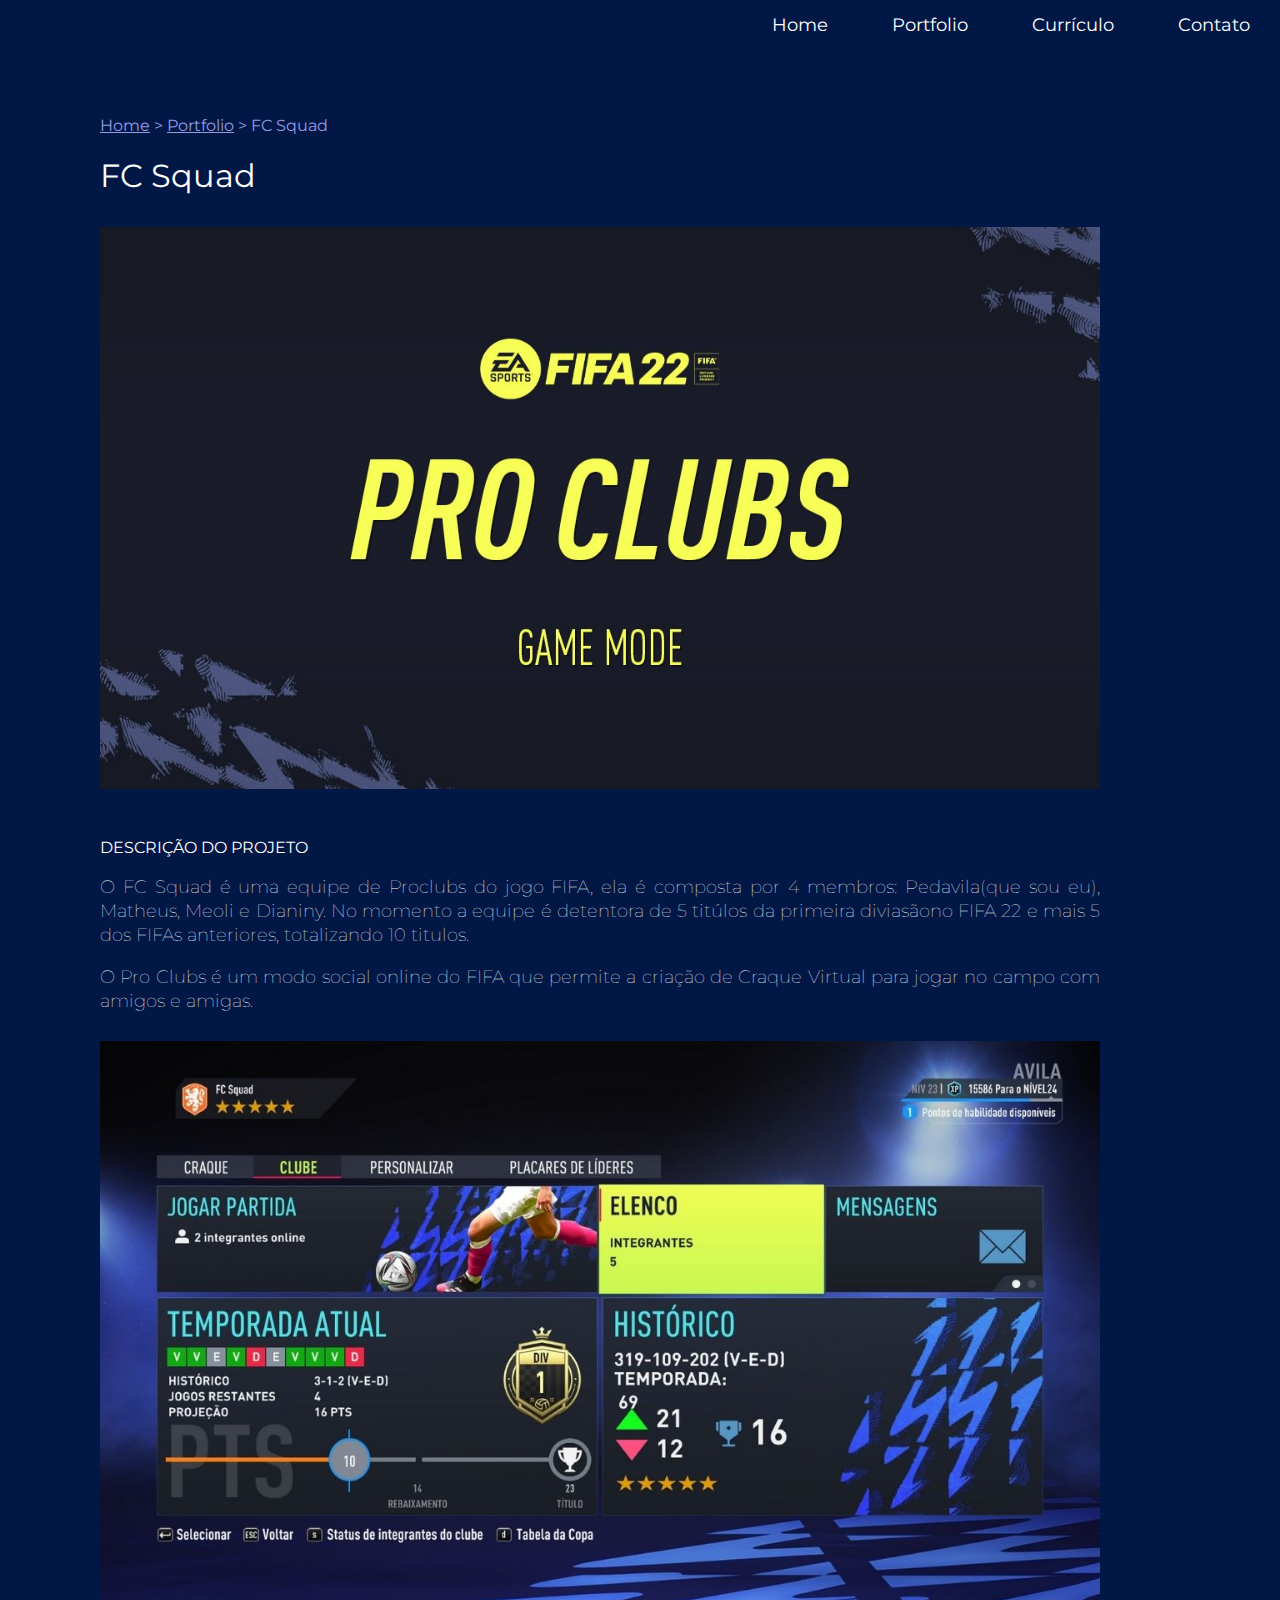
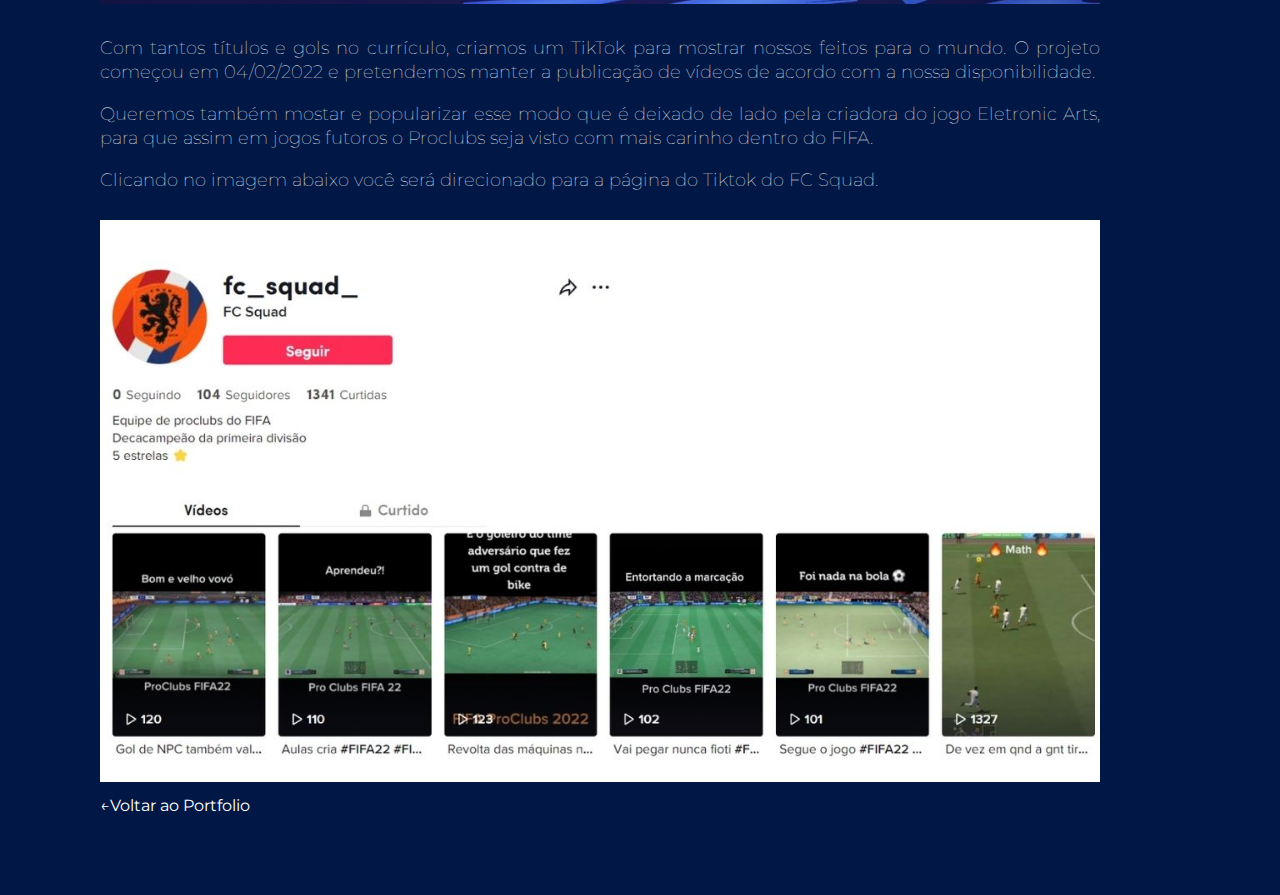
==== fcsquad.html @ ff571300 "portfolio" ====
<!DOCTYPE html>

<html>

	<head>
		<title>FC Squad - Pedro Ávila</title>

		<meta charset="utf-8">
		<link rel="stylesheet" href="css/styles.css">
		<link href="https://fonts.googleapis.com/css2?family=Montserrat:wght@100;200;400&display=swap" rel="stylesheet">
		<script type="text/javascript" src="js/scripts.js"></script>
		<meta name="viewport" content="width-device-width, inital-scale-1.0">


	</head>


	<body>
			<div id="navigation" class="navigation">
				<ul>
					<li><a href="index.html">Home</a></li>
					<li><a href="portfolio.html">Portfolio</a></li>
					<li><a href="curriculo.html">Currículo</a></li>
					<li><a href="contato.html">Contato</a></li>
					<li id="threeline-icon"class="threeline-icon" onclick="openNav()">&#9776;</li>
				</ul>
			</div>
			
						
			<div class="main">
				
				
				<ul class="caminho">
					<li><a href="index.html">Home</a></li>
					<li>></li>
					<li><a href="portfolio.html">Portfolio</a></li>
					<li>></li>
					<li>FC Squad</li>
				</ul>

				<h1>FC Squad</h1>

				<img class="foto-trabalho" src="img/trabalhos/fifa-22-pro-clubs.jpg" alt="Várias utilizações do logo">

				<h2>Descrição do projeto</h2>
				<p>O FC Squad é uma equipe de Proclubs do jogo FIFA, ela é composta por 4 membros: Pedavila(que sou eu), Matheus, Meoli e Dianiny. No momento a equipe é detentora de 5 titúlos da primeira diviasãono FIFA 22 e mais 5 dos FIFAs anteriores, totalizando 10 titulos.</p>
				<p>O Pro Clubs é um modo social online do FIFA que permite a criação de Craque Virtual para jogar no campo com amigos e amigas. </p>

				<img class="foto-trabalho" src="img/trabalhos/tela-proclubs.jpg" alt="Tela do Proclubs">

				<p>Com tantos títulos e gols no currículo, criamos um TikTok para mostrar nossos feitos para o mundo. O projeto começou em 04/02/2022 e pretendemos manter a publicação de vídeos de acordo com a nossa disponibilidade.
				<p>Queremos também mostar e popularizar esse modo que é deixado de lado pela criadora do jogo Eletronic Arts, para que assim em jogos futoros o Proclubs seja visto com mais carinho dentro do FIFA.</p>
				<p>Clicando no imagem abaixo você será direcionado para a página do Tiktok do FC Squad.</p>
				<a href="https://www.tiktok.com/@fc_squad_"target="_blank"><img class="foto-trabalho" src="img/trabalhos/tela-tiktok.jpg" alt="Tela do Tiktok do FC Squad">



				
					
				
				<br>
				<a class="back-link" href="portfolio.html">&larr;Voltar ao Portfolio<a>

			</div>	

			

	</body>

</html>
---- css/styles.css ----
html, body{
	margin: 0px;
	padding: 0px;

}
body{
	background-color: #011847;
	color: white;
	font-family: 'Montserrat', sans-serif;
}

.navigation{
	background-color: #011847;
	color: #969AE1;
	height: 50px;

	animation-name:navegacao;
	animation-duration:4s;
}
.navigation ul{
	margin-top: 0px;
	list-style: none;
	padding-left: 0px;
	text-align: right;
}

.navigation li{
	display: inline-block;
	padding-left: 30px;
	padding-right: 30px; 
	line-height: 50px;
	font-size: 18px;
	font-weight: 100px;

}
.navigation a{
	color: white;
	text-decoration: none;
}

.navigation a:hover{
	color: #969AE1;
}

.navigation li.threeline-icon{
	display: none;

}

.navigation li.threeline-icon:hover{
	cursor: pointer;
	color: #969AE1;

}



.capa{
	color: white;
}

.capa span{
	color: #969AE1;
	display: block;

}

.capa div{
	display: inline-block;
	height: 650px;
}

.profile-pic{
	width: 40%;
	text-align: center;

	animation-name:profile-capa;
	animation-duration:2s;

}
.profile-pic img{
	width: 350px;
	border-radius: 350px;
	margin-top: 100px;
}
.profile-title{
	vertical-align: top;
	width: 59%;

	animation-name:titulo-capa;
	animation-duration:2s;
}

.profile-title h1{
	font-size: 58px;
	margin-top: 200px;
	text-transform: uppercase;
	line-height: 60px;
}

.profile-title h2{
	font-size: 16px;
	font-weight: 100px;
	margin-top: -25px;
	font-weight: normal;
}

.main{
	padding-top: 50px;
	padding-right: 180px;
	padding-bottom: 80px;
	padding-left: 100px;

	animation-name:conteudo;
	animation-duration:2s;
}
.cv-pic{
	float: right;
	width: 350px;

}

.main h1{
	font-weight: normal;
}

.main h2{
	font-weight: normal;
	font-size: 16px;
	text-transform: uppercase;
	margin-top: 35px;
}

.main h3{
	font-size: 12px;
	text-transform: uppercase;
	color: #969AE1;
}

.main p{
	color: white;
	font-size: 18px;
	font-weight: 100;
	line-height: 24px;
	text-align: justify;
}

.caminho {
	list-style: none;
	padding-left: 0px;
	color: #969AE1;
}

.caminho li{
	display: inline-block;
}

.caminho a{
	color:#969AE1;
}

.social-img{
	width: 40px;
	margin-right: 10px;
}

.miniatura{
	width: 320px;
	height: 320px;
	display: inline-block;
	margin-right: 20px;
	margin-bottom: 20px;
	overflow: hidden;
}

.miniatura a{
	text-decoration: none;
}

.blackbox{
	width: 100%;
	height: 100%;
	background-color: black;
	opacity: 0;
	padding-top: 120px;
	transition:1s;

}

.blackbox:hover{
	opacity: 0.7;
	transition:1s;
}

.blackbox-text{
	text-align: center;

}

.blackbox-text h1{
	font-size: 18px;
	color: #969AE1;
	text-transform: uppercase;
	margin-top: 0px;
	font-weight: 400;

}

.blackbox-text h2{
	font-size: 16px;
	color: white;
	text-transform: none;
	font-weight: 100;
	margin-top: 0;
}

.foto-trabalho{
	width: 100%;
	margin-bottom: 10px;
	margin-top: 10px;
}


.back-link{
	color: white;
	text-decoration: none;
}

.back-link:hover{
	color: #969AE1;
}

@keyframes profile-capa{
	0% {opacity:0; transform: translate(0px, 40px)}
	100%{opacity:1; transform: translate(0px, 0px)}

}

@keyframes titulo-capa{
	0% {opacity:0; transform: translate(0px, -40px)}
	100%{opacity:1; transform: translate(0px, 0px)}

}

@keyframes navegacao{
	0% {opacity:0;}
	50%{opacity: 0;}
	100%{opacity:1;}

}

@keyframes conteudo{
	0% {opacity:0; transform: translate(-20px, 0px)}
	100%{opacity:1; transform: translate(0px, 0px)}

}



@media(max-width: 1000px){

.navigation li{
	display: none;
}

.navigation li.threeline-icon{
	display: inline-block;
}

.capa div{
	display: block;
	height: auto;
}

.profile-pic{
	width: 100%;
	
}
.profile-pic img{
	margin-top: 20px;
	max-width: 80%;

}

.profile-title{
	width: 100%;
	text-align: center;

}

.profile-title h1{
	margin-top: 30px;
	font-size: 40px;
	margin-left: 20px;
	margin-right: 20px;

}

.profile-title h2{
	margin-top: 10px;
	margin-left: 20px;
	margin-right: 20px;

}

.main{
	padding-top: 10px;
	padding-right: 5%;
	padding-bottom: 40px;
	padding-left: 5%;

}
.main p{
	text-align: left; 
	line-height: 30px;

}

.caminho li{
	font-size: 14px;
}
 .cv-pic{
 	float: none;
 	max-width: 100%;
 	margin-right: 0px;

 }

 .miniatura{
 	max-width: 100%;
 	background-size: auto 100%;

 }

 .blackbox{
 	opacity: 0.8;
 }

 .menujs{
 	height: auto;

 }

 .menujs ul{
 	height: auto;
 	text-align: center;
 	padding-right: 15%;
 	padding-left: 15%

 }

 .menujs li{
 	display: block;
 	border-bottom: solid #969AE1 1px;
 	

 }


}
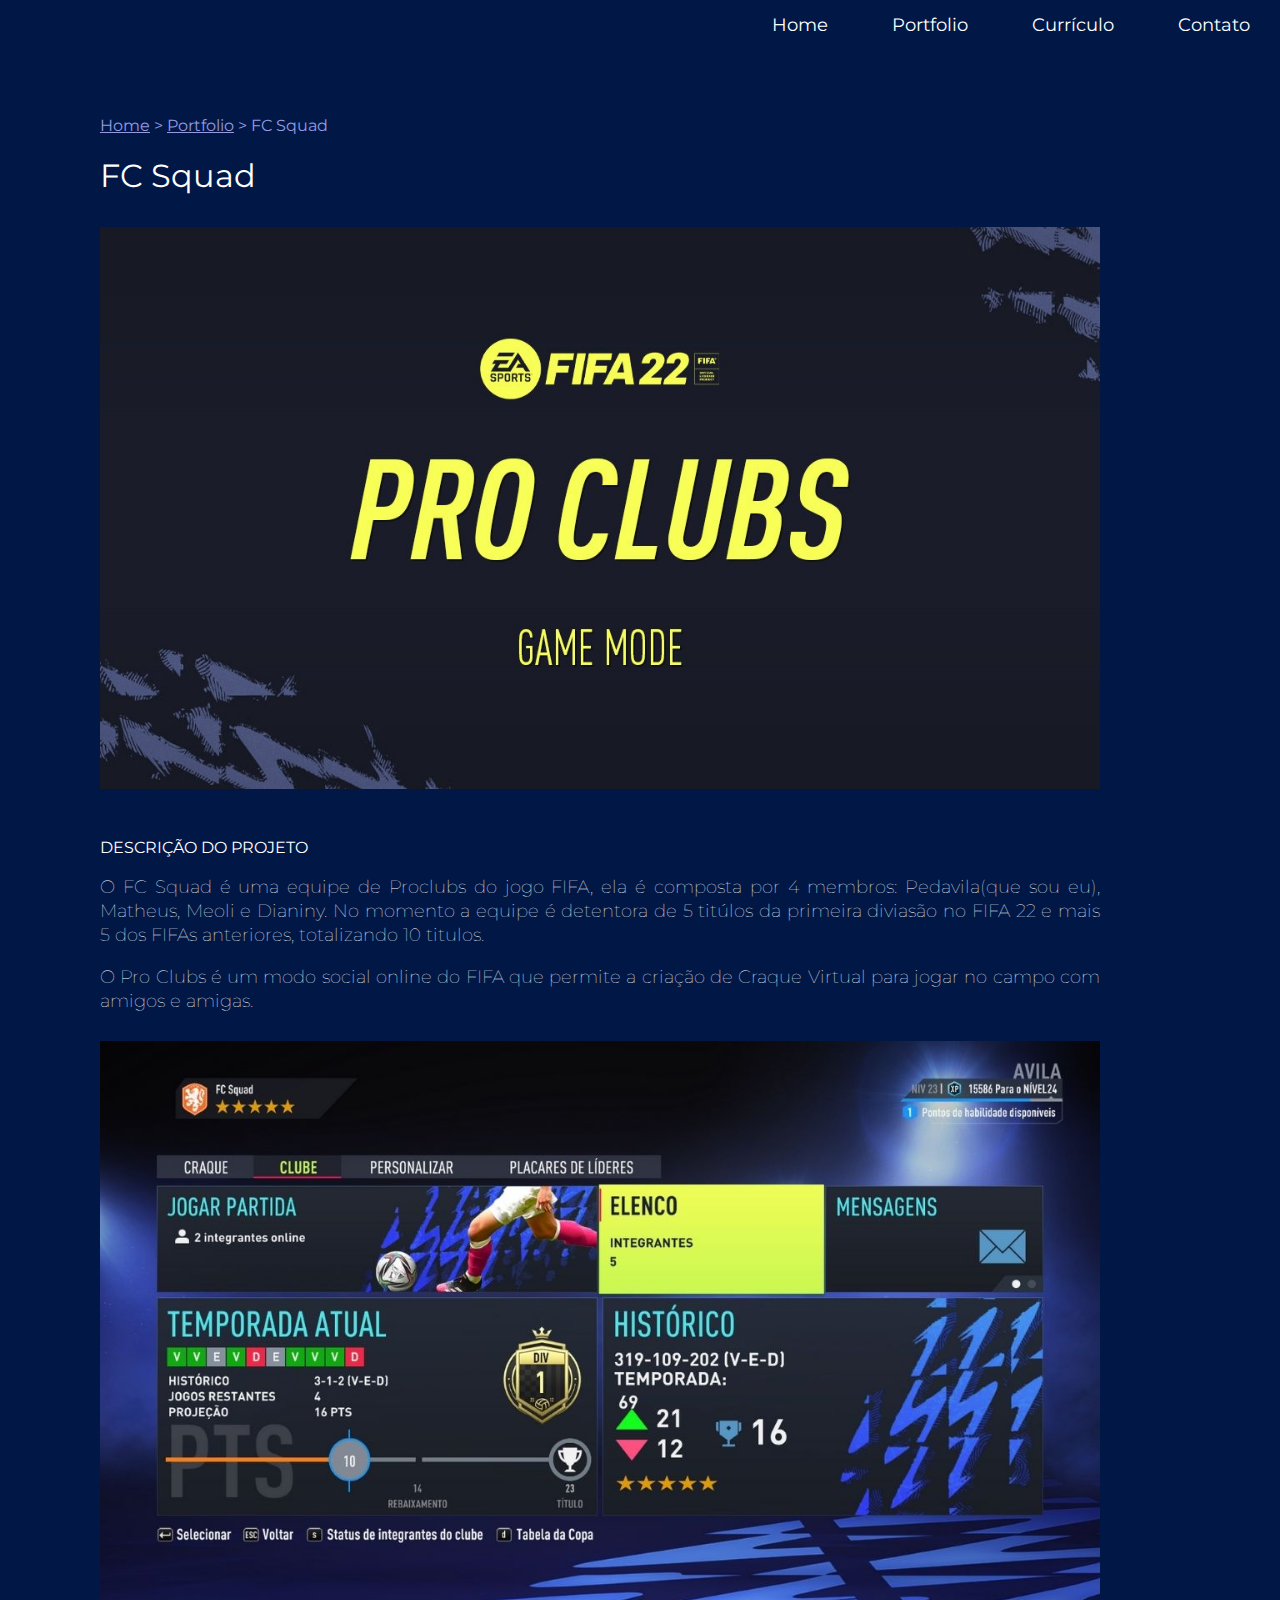
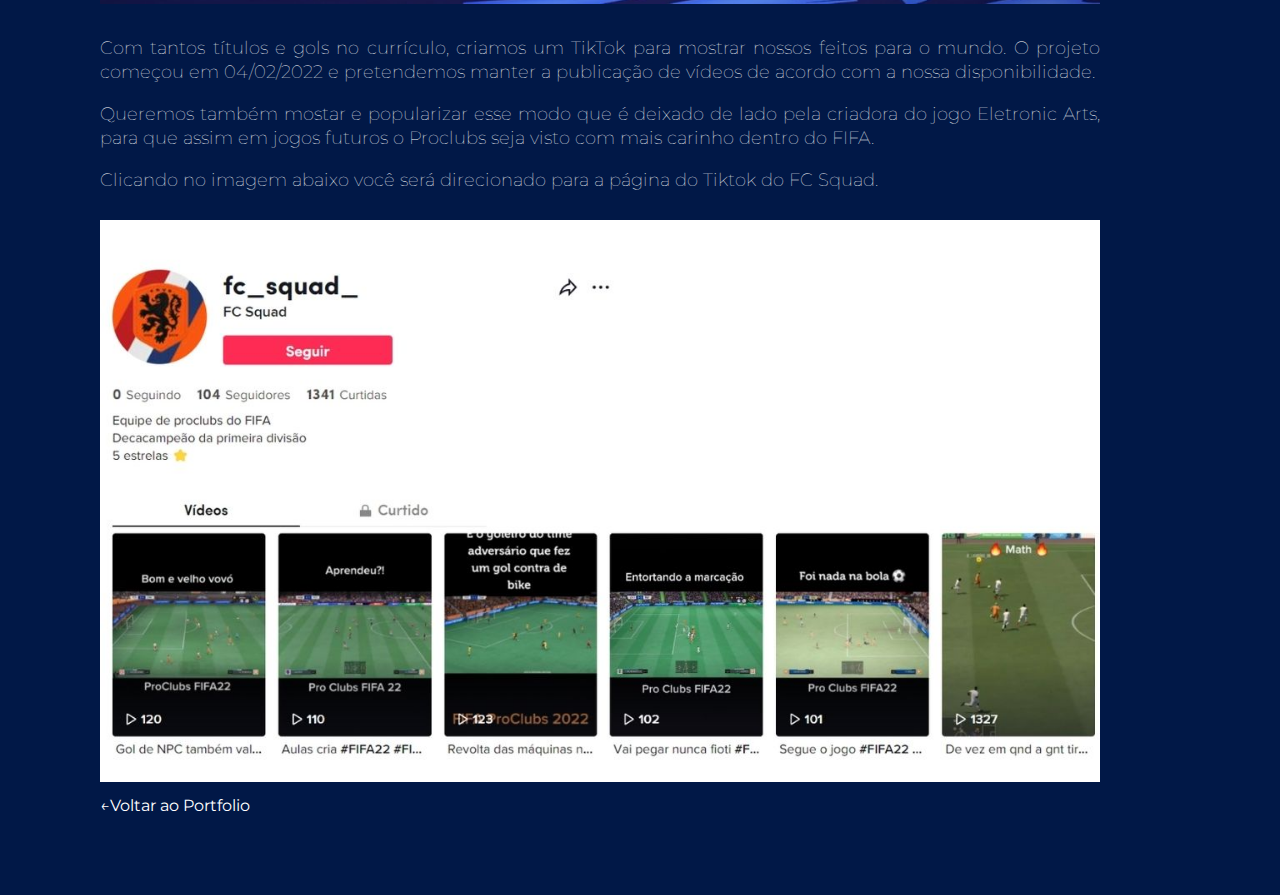
==== commit f472b907: "alteracao" ====
--- a/fcsquad.html
+++ b/fcsquad.html
@@ -43,13 +43,13 @@
 				<img class="foto-trabalho" src="img/trabalhos/fifa-22-pro-clubs.jpg" alt="Várias utilizações do logo">
 
 				<h2>Descrição do projeto</h2>
-				<p>O FC Squad é uma equipe de Proclubs do jogo FIFA, ela é composta por 4 membros: Pedavila(que sou eu), Matheus, Meoli e Dianiny. No momento a equipe é detentora de 5 titúlos da primeira diviasãono FIFA 22 e mais 5 dos FIFAs anteriores, totalizando 10 titulos.</p>
+				<p>O FC Squad é uma equipe de Proclubs do jogo FIFA, ela é composta por 4 membros: Pedavila(que sou eu), Matheus, Meoli e Dianiny. No momento a equipe é detentora de 5 titúlos da primeira diviasão no FIFA 22 e mais 5 dos FIFAs anteriores, totalizando 10 titulos.</p>
 				<p>O Pro Clubs é um modo social online do FIFA que permite a criação de Craque Virtual para jogar no campo com amigos e amigas. </p>
 
 				<img class="foto-trabalho" src="img/trabalhos/tela-proclubs.jpg" alt="Tela do Proclubs">
 
 				<p>Com tantos títulos e gols no currículo, criamos um TikTok para mostrar nossos feitos para o mundo. O projeto começou em 04/02/2022 e pretendemos manter a publicação de vídeos de acordo com a nossa disponibilidade.
-				<p>Queremos também mostar e popularizar esse modo que é deixado de lado pela criadora do jogo Eletronic Arts, para que assim em jogos futoros o Proclubs seja visto com mais carinho dentro do FIFA.</p>
+				<p>Queremos também mostar e popularizar esse modo que é deixado de lado pela criadora do jogo Eletronic Arts, para que assim em jogos futuros o Proclubs seja visto com mais carinho dentro do FIFA.</p>
 				<p>Clicando no imagem abaixo você será direcionado para a página do Tiktok do FC Squad.</p>
 				<a href="https://www.tiktok.com/@fc_squad_"target="_blank"><img class="foto-trabalho" src="img/trabalhos/tela-tiktok.jpg" alt="Tela do Tiktok do FC Squad">
 
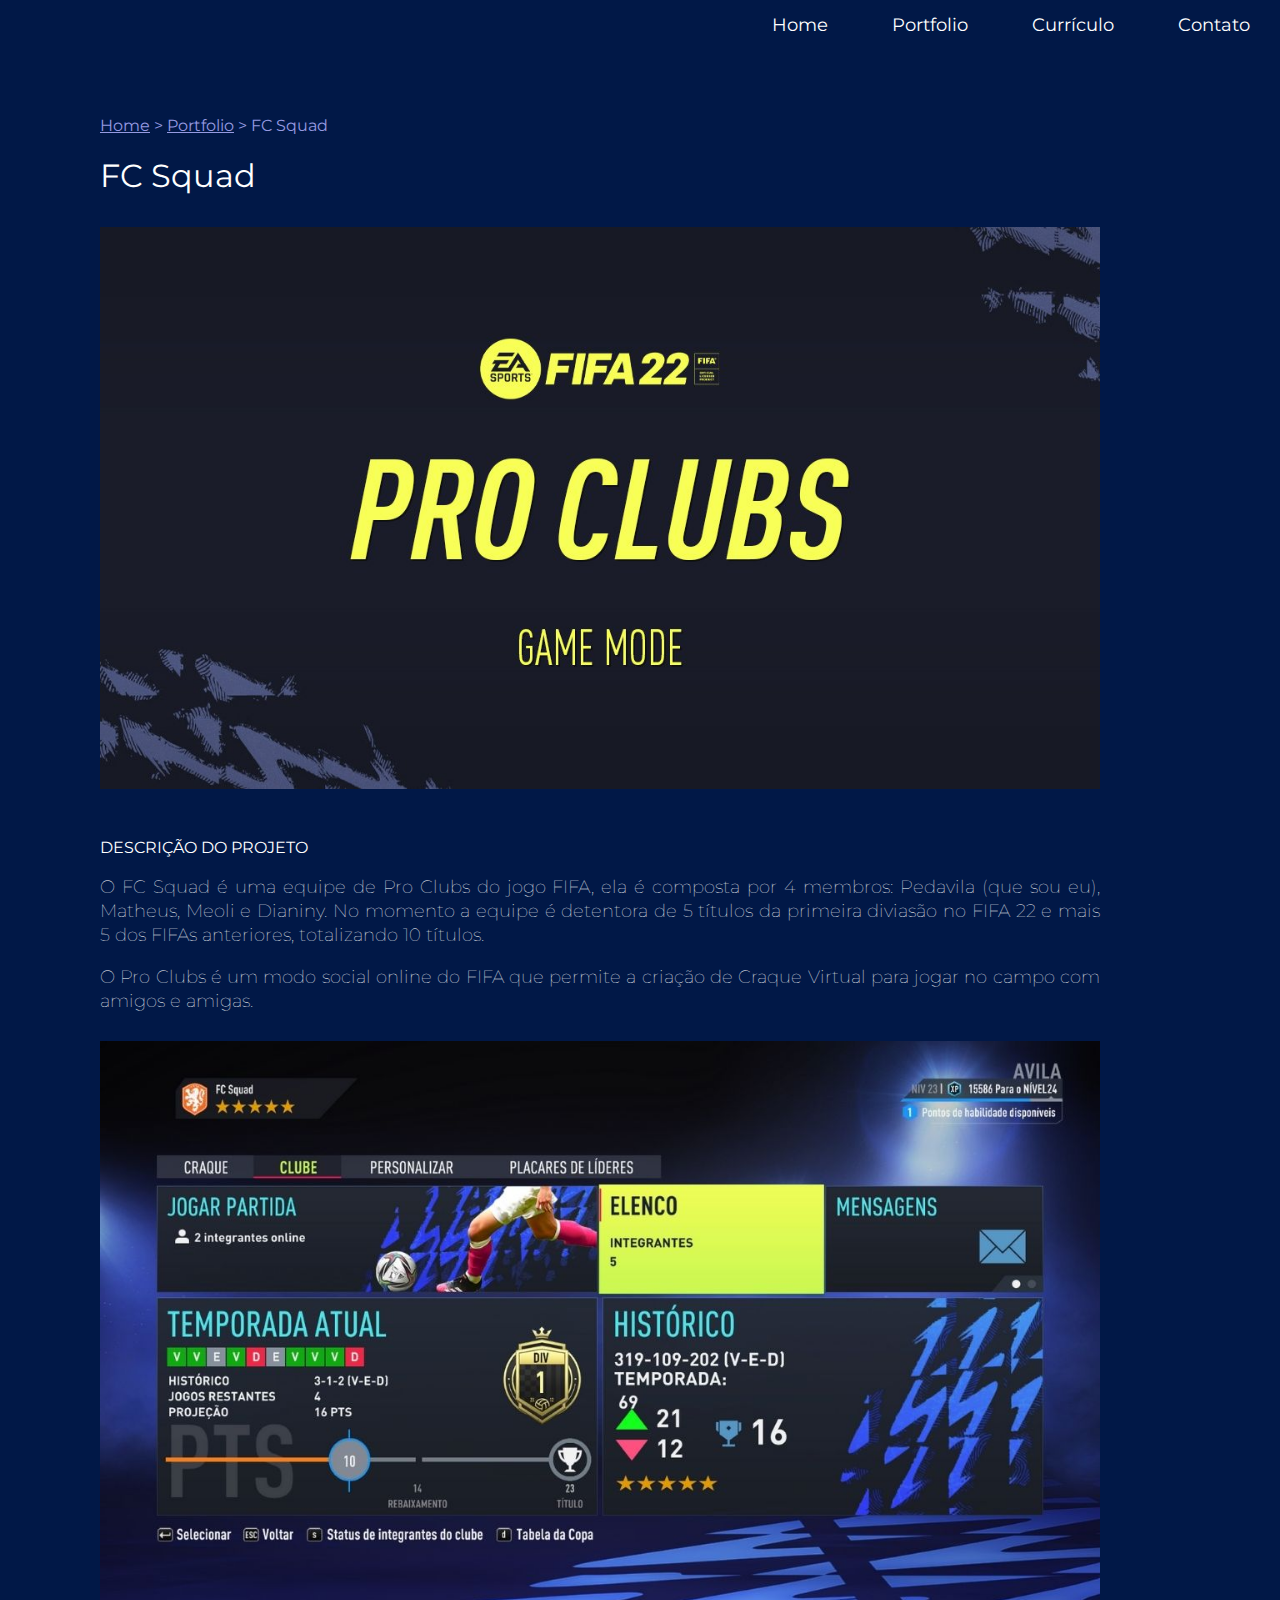
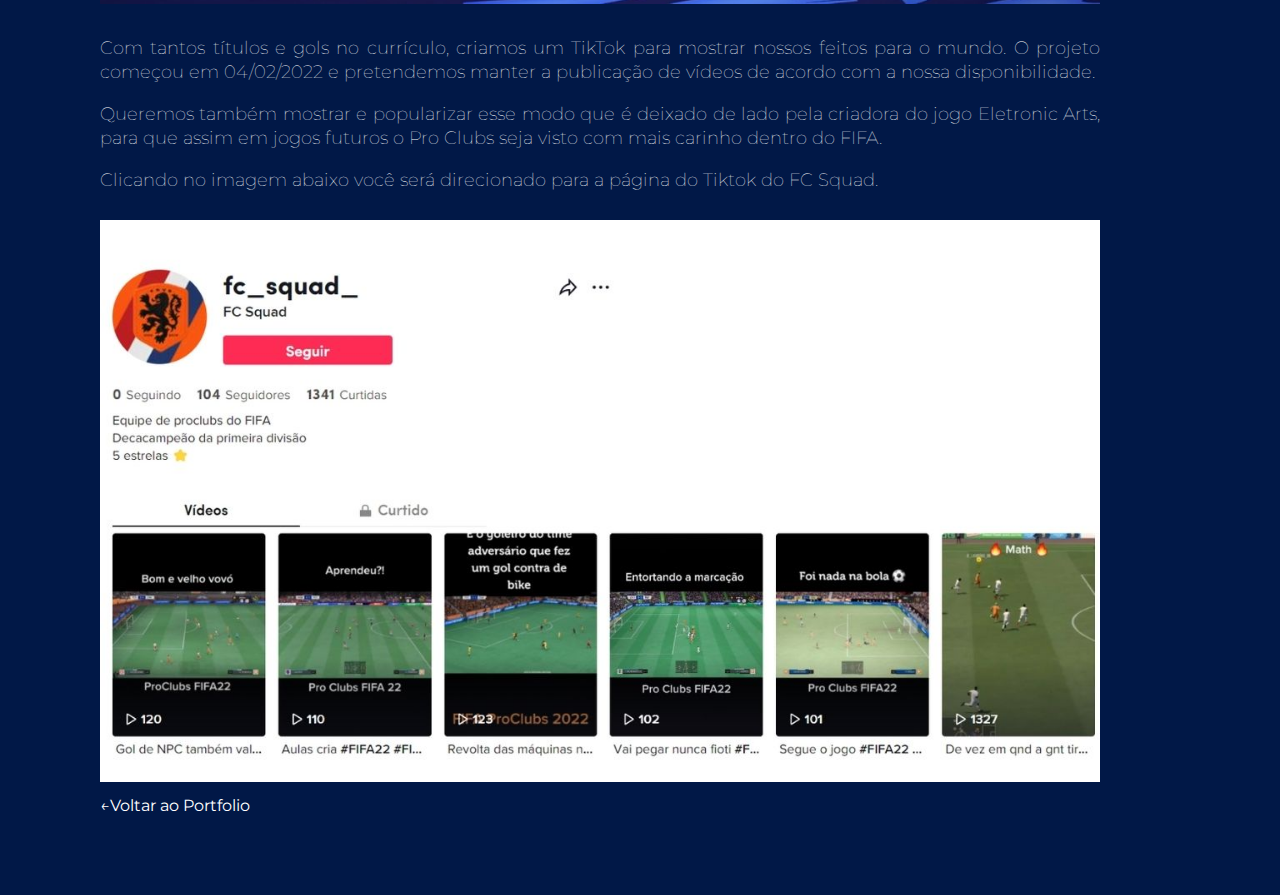
==== commit ad76d9eb: "alteracao" ====
--- a/fcsquad.html
+++ b/fcsquad.html
@@ -43,13 +43,13 @@
 				<img class="foto-trabalho" src="img/trabalhos/fifa-22-pro-clubs.jpg" alt="Várias utilizações do logo">
 
 				<h2>Descrição do projeto</h2>
-				<p>O FC Squad é uma equipe de Proclubs do jogo FIFA, ela é composta por 4 membros: Pedavila(que sou eu), Matheus, Meoli e Dianiny. No momento a equipe é detentora de 5 titúlos da primeira diviasão no FIFA 22 e mais 5 dos FIFAs anteriores, totalizando 10 titulos.</p>
+				<p>O FC Squad é uma equipe de Pro Clubs do jogo FIFA, ela é composta por 4 membros: Pedavila (que sou eu), Matheus, Meoli e Dianiny. No momento a equipe é detentora de 5 títulos da primeira diviasão no FIFA 22 e mais 5 dos FIFAs anteriores, totalizando 10 títulos.</p>
 				<p>O Pro Clubs é um modo social online do FIFA que permite a criação de Craque Virtual para jogar no campo com amigos e amigas. </p>
 
 				<img class="foto-trabalho" src="img/trabalhos/tela-proclubs.jpg" alt="Tela do Proclubs">
 
 				<p>Com tantos títulos e gols no currículo, criamos um TikTok para mostrar nossos feitos para o mundo. O projeto começou em 04/02/2022 e pretendemos manter a publicação de vídeos de acordo com a nossa disponibilidade.
-				<p>Queremos também mostar e popularizar esse modo que é deixado de lado pela criadora do jogo Eletronic Arts, para que assim em jogos futuros o Proclubs seja visto com mais carinho dentro do FIFA.</p>
+				<p>Queremos também mostrar e popularizar esse modo que é deixado de lado pela criadora do jogo Eletronic Arts, para que assim em jogos futuros o Pro Clubs seja visto com mais carinho dentro do FIFA.</p>
 				<p>Clicando no imagem abaixo você será direcionado para a página do Tiktok do FC Squad.</p>
 				<a href="https://www.tiktok.com/@fc_squad_"target="_blank"><img class="foto-trabalho" src="img/trabalhos/tela-tiktok.jpg" alt="Tela do Tiktok do FC Squad">
 
